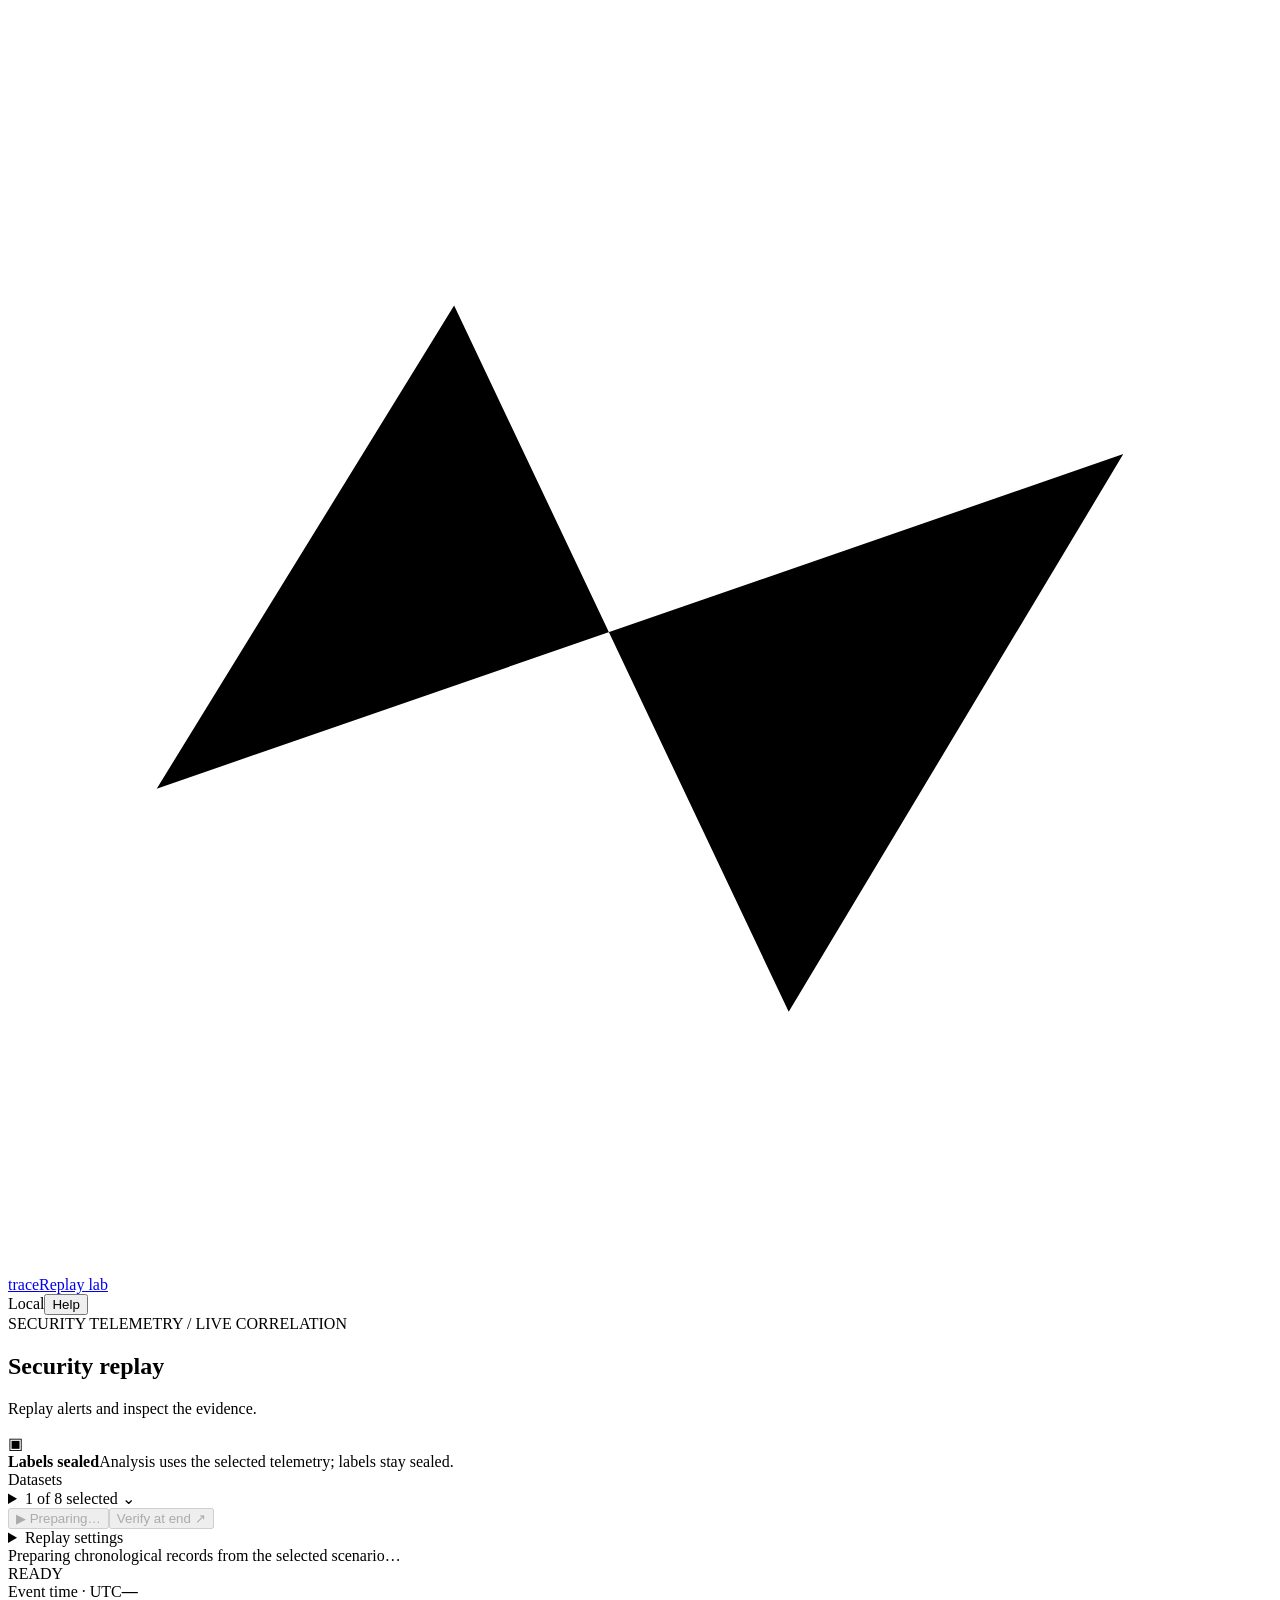
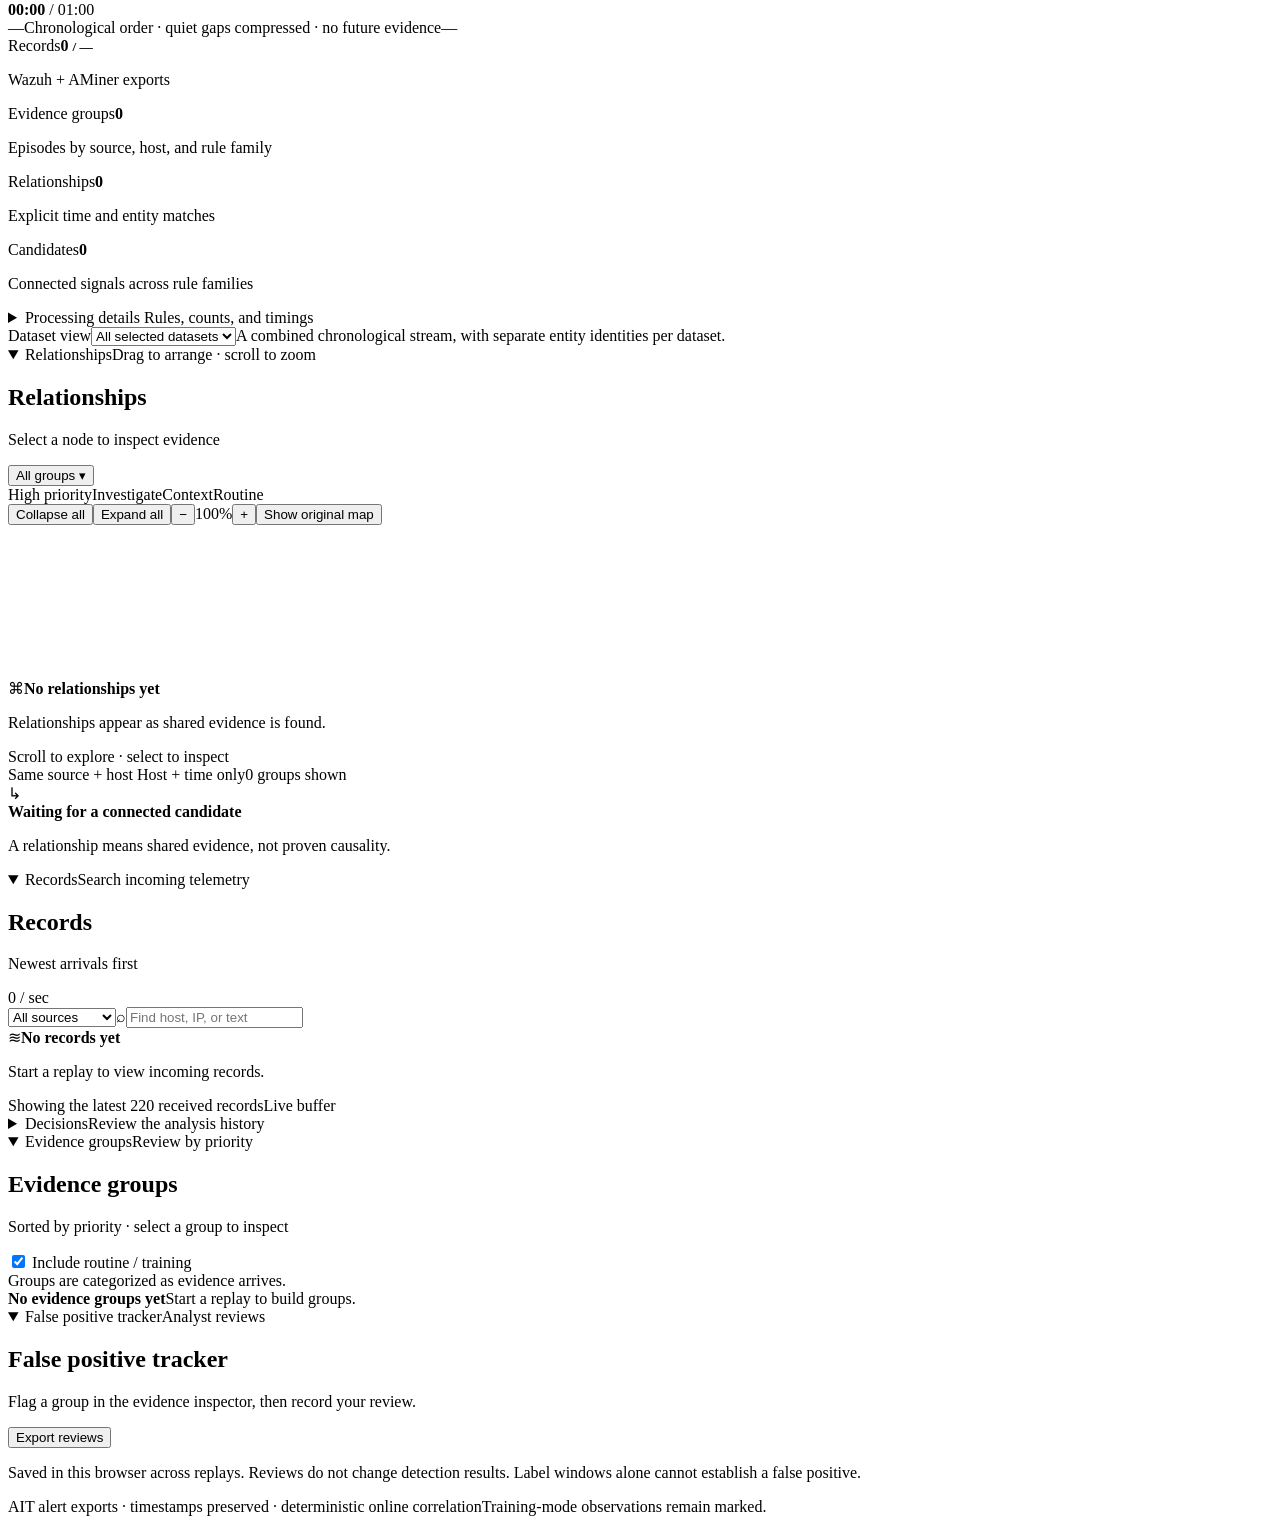
==== replay-lab/static/index.html @ afac5e1e "init" ====
<!doctype html>
<html lang="en">
<head>
  <meta charset="utf-8"><meta name="color-scheme" content="light dark"><meta name="viewport" content="width=device-width,initial-scale=1">
  <title>Trace / Live security replay</title>
  <link rel="icon" href="data:image/svg+xml,%3Csvg xmlns='http://www.w3.org/2000/svg' viewBox='0 0 64 64'%3E%3Crect width='64' height='64' rx='16' fill='%230f1d29'/%3E%3Cpath d='M16 38 27 21 37 43 49 26' stroke='%235ae0c1' stroke-width='5' fill='none'/%3E%3C/svg%3E">
  <link rel="stylesheet" href="/styles.css"><script src="/vendor/d3.v7.9.0.min.js" defer></script><script src="/force-graph.js" defer></script><script src="/horizontal-map.js" defer></script><script src="/app.js" defer></script>
</head>
<body>
  <header class="topbar">
    <a class="brand" href="/" aria-label="Trace home"><svg viewBox="0 0 34 34" aria-hidden="true"><path d="M4 21 12 8 21 27 30 12"/></svg><span>trace<span class="brand-sub">Replay lab</span></span></a>
    <div class="top-links"><span class="local"><i></i> Local</span><button class="text-button" id="method-btn">Help</button></div>
  </header>
  <main>
    <section class="intro">
      <div><div class="eyebrow">SECURITY TELEMETRY / LIVE CORRELATION</div><h1>Security replay</h1><p>Replay alerts and inspect the evidence.</p></div>
      <div class="isolation" id="isolation"><span class="lock-icon">▣</span><div><strong id="isolation-title">Labels sealed</strong><span id="isolation-copy">Analysis uses the selected telemetry; labels stay sealed.</span></div></div>
    </section>
    <section class="controls" aria-label="Replay controls">
      <div class="control-field dataset-field"><label id="datasets-label">Datasets</label><details id="datasets"><summary id="dataset-summary" aria-labelledby="datasets-label dataset-summary">1 of 8 selected <span>⌄</span></summary><div class="dataset-popover"><div class="dataset-menu-head"><strong>Include datasets</strong><div><button id="select-all" type="button">Select all</button><button id="select-none" type="button">Clear</button></div></div><fieldset id="dataset-options"><legend class="sr-only">Datasets to replay</legend><label><input type="checkbox" value="russellmitchell" checked> <span>Russellmitchell<small>45,544 records</small></span></label><label><input type="checkbox" value="fox"> <span>Fox<small>473,104 records</small></span></label><label><input type="checkbox" value="harrison"> <span>Harrison<small>593,948 records</small></span></label><label><input type="checkbox" value="santos"> <span>Santos<small>130,779 records</small></span></label><label><input type="checkbox" value="shaw"> <span>Shaw<small>70,782 records</small></span></label><label><input type="checkbox" value="wardbeck"> <span>Wardbeck<small>91,257 records</small></span></label><label><input type="checkbox" value="wheeler"> <span>Wheeler<small>616,161 records</small></span></label><label><input type="checkbox" value="wilson"> <span>Wilson<small>634,246 records</small></span></label></fieldset><p>Combined replay · entities stay scoped to each dataset.</p></div></details></div>
      <div class="control-actions"><button id="play" class="primary" disabled><span id="play-icon">▶</span> <span id="play-label">Preparing…</span></button><button id="verify" class="secondary verify" disabled>Verify at end <span>↗</span></button></div>
      <details id="replay-settings" class="settings-menu"><summary>Replay settings</summary><div class="settings-popover">
        <div class="control-field"><label for="duration">Duration</label><select id="duration"><option value="60">60 seconds</option><option value="120">2 minutes</option><option value="15">15 seconds</option></select></div>
        <div class="control-field"><label for="pacing">Pacing</label><select id="pacing"><option value="events">Event paced</option><option value="time">Time scaled</option></select></div>
        <div class="settings-actions"><button id="step" class="secondary" disabled title="Pause, then advance one record">Step +1</button><button id="reset" class="secondary" title="Reset replay">Reset replay</button></div>
      </div></details>
    </section>
    <div class="preparation" id="preparation" role="status">Preparing chronological records from the selected scenario…</div>
    <section class="run-strip" id="run-strip" aria-label="Replay progress">
      <div class="run-heading"><span class="status" id="status"><i></i> READY</span><div class="event-clock"><span>Event time · UTC</span><strong id="event-time">—</strong></div><div class="wall-clock"><strong id="wall-time">00:00</strong><span id="wall-duration"> / 01:00</span></div></div>
      <div class="progress-track"><div id="progress"></div></div>
      <div class="range"><span id="range-start">—</span><span id="pacing-copy">Chronological order · quiet gaps compressed · no future evidence</span><span id="range-end">—</span></div>
    </section>
    <section class="metrics" aria-label="Analysis totals">
      <div><span>Records</span><strong id="processed">0 <small id="total">/ —</small></strong><p id="source-counts">Wazuh + AMiner exports</p></div>
      <div><span>Evidence groups</span><strong id="group-count">0</strong><p>Episodes by source, host, and rule family</p></div>
      <div><span>Relationships</span><strong id="edge-count">0</strong><p>Explicit time and entity matches</p></div>
      <div><span>Candidates</span><strong id="candidate-count">0</strong><p id="candidate-note">Connected signals across rule families</p></div>
    </section>
    <details id="processing-details" class="disclosure" data-remember><summary>Processing details <span>Rules, counts, and timings</span></summary><div class="disclosure-body">
    <section class="pipeline" aria-label="Online analysis pipeline">
      <div class="pipeline-label">Processing<span>Deterministic rules</span></div>
      <div class="stage" data-stage="normalize"><span class="stage-number">01</span><div><strong>Read record</strong><span class="stage-count">0 decoded</span></div><span class="stage-time">0 ms</span></div><span class="pipeline-arrow">→</span>
      <div class="stage" data-stage="classify"><span class="stage-number">02</span><div><strong>Classify</strong><span class="stage-count">0 evaluated</span></div><span class="stage-time">0 ms</span></div><span class="pipeline-arrow">→</span>
      <div class="stage" data-stage="group"><span class="stage-number">03</span><div><strong>Group</strong><span class="stage-count">0 assigned</span></div><span class="stage-time">0 ms</span></div><span class="pipeline-arrow">→</span>
      <div class="stage" data-stage="connect"><span class="stage-number">04</span><div><strong>Connect</strong><span class="stage-count">0 checked</span></div><span class="stage-time">0 ms</span></div>
    </section>
    </div></details>
    <div class="view-toolbar"><label for="dataset-view">Dataset view</label><select id="dataset-view"><option value="all">All selected datasets</option></select><span id="dataset-progress">A combined chronological stream, with separate entity identities per dataset.</span></div>
    <section class="workspace">
      <details id="graph-panel" class="panel graph-panel panel-disclosure" open><summary>Relationships<span>Drag to arrange · scroll to zoom</span></summary><div class="panel-body">
        <div class="panel-heading"><div><h2>Relationships</h2><p>Select a node to inspect evidence</p></div><button id="graph-mode" class="chip-button" title="Include or hide routine and training groups">All groups ▾</button></div>
        <div class="map-toolbar"><div class="priority-key"><span class="high">High priority</span><span class="investigate">Investigate</span><span class="context">Context</span><span class="routine">Routine</span></div><div class="map-actions"><span id="horizontal-controls"><button id="map-collapse" class="chip-button">Collapse all</button><button id="map-expand" class="chip-button">Expand all</button><button id="map-zoom-out" class="chip-button" aria-label="Zoom out">−</button><span id="map-zoom-value">100%</span><button id="map-zoom-in" class="chip-button" aria-label="Zoom in">+</button></span><button id="graph-layout" class="chip-button" aria-pressed="false" aria-controls="graph horizontal-map" title="Switch between horizontal and original force maps">Show original map</button><button id="graph-motion" hidden class="chip-button" aria-pressed="false" title="Freeze the graph layout while replay continues">Freeze</button><button id="graph-fit" hidden class="chip-button" title="Fit every displayed circle in the map">Fit</button></div></div>
        <div id="graph-container"><div id="horizontal-map" tabindex="0" role="region" aria-label="Horizontal evidence map. Drag the background to pan. Scroll to zoom. Drag cards to arrange. Expand or collapse relationships."><div id="horizontal-world"></div></div><svg id="graph" hidden role="group" aria-label="Live evidence relationship graph. Drag circles, pan the background, or scroll to zoom."></svg><div id="graph-empty" class="empty"><span class="empty-symbol">⌘</span><strong>No relationships yet</strong><p>Relationships appear as shared evidence is found.</p></div><div id="graph-tooltip" class="graph-tooltip" hidden></div><span id="map-hint" class="map-hint">Scroll to explore · select to inspect</span></div>
        <div class="graph-legend"><span><i class="legend-line"></i> Same source + host</span><span><i class="legend-line dashed"></i> Host + time only</span><span id="graph-visible">0 groups shown</span></div>
        <div class="finding" id="finding"><span class="finding-icon">↳</span><div><strong>Waiting for a connected candidate</strong><p>A relationship means shared evidence, not proven causality.</p></div></div>
      </div></details>
      <div id="workspace-divider" class="workspace-divider" role="separator" tabindex="0" aria-label="Resize tree and live records" aria-orientation="vertical" aria-controls="graph-panel feed-panel" aria-valuemin="20" aria-valuemax="80" aria-valuenow="50" title="Drag to resize · arrow keys to adjust · double-click to reset"></div>
      <details id="feed-panel" class="panel feed-panel panel-disclosure" open><summary>Records<span>Search incoming telemetry</span></summary><div class="panel-body">
        <div class="panel-heading"><div><h2><span class="live-dot"></span>Records</h2><p>Newest arrivals first</p></div><span class="counter" id="feed-rate">0 / sec</span></div>
        <div class="feed-tools"><select id="source-filter" aria-label="Filter log source"><option value="all">All sources</option><option value="Wazuh">Wazuh</option><option value="AMiner">AMiner</option><option value="Telemetry">Raw telemetry</option></select><label class="search"><span>⌕</span><input id="search" placeholder="Find host, IP, or text" aria-label="Search arriving logs"></label></div>
        <div class="feed" id="feed"><div class="empty"><span class="empty-symbol">≋</span><strong>No records yet</strong><p>Start a replay to view incoming records.</p></div></div>
        <div class="panel-footer"><span id="feed-caption">Showing the latest 220 received records</span><span class="mono">Live buffer</span></div>
      </div></details>

      <details id="ledger-panel" class="panel ledger-panel panel-disclosure" data-remember><summary>Decisions<span>Review the analysis history</span></summary><div class="panel-body">
        <div class="panel-heading"><div><h2>Decisions</h2><p>What happened, and when</p></div><button id="ledger-mode" class="chip-button" title="Switch between all decisions and retained signal decisions">All decisions ▾</button></div>
        <div class="ledger" id="ledger"><div class="empty"><span class="empty-symbol">↳</span><strong>No decisions yet</strong><p>Classification and grouping decisions appear during replay.</p></div></div>
        <div class="panel-footer"><span>Event timestamp + replay elapsed</span></div>
      </div></details>
    </section>
    <details id="groups-panel" class="panel groups-panel panel-disclosure" data-remember open><summary>Evidence groups<span>Review by priority</span></summary><div class="panel-body">
      <div class="panel-heading"><div><h2>Evidence groups</h2><p>Sorted by priority · select a group to inspect</p></div><label class="show-routine"><input type="checkbox" id="show-routine" checked> Include routine / training</label></div>
      <div id="priority-summary" class="priority-summary" aria-label="Evidence group priority totals"><span>Groups are categorized as evidence arrives.</span></div>
      <div id="groups" class="groups"><div class="empty horizontal"><strong>No evidence groups yet</strong><span>Start a replay to build groups.</span></div></div>
    </div></details>
    <details id="false-positive-panel" class="panel panel-disclosure" data-remember open><summary>False positive tracker<span>Analyst reviews</span></summary><div class="panel-body">
      <div class="panel-heading"><div><h2>False positive tracker</h2><p>Flag a group in the evidence inspector, then record your review.</p></div><button id="fp-export" class="secondary">Export reviews</button></div>
      <p class="fp-note">Saved in this browser across replays. Reviews do not change detection results. Label windows alone cannot establish a false positive.</p>
      <div id="fp-summary" class="priority-summary" role="status"></div><div id="fp-cases"></div>
    </div></details>
    <section id="verification" class="panel verification-panel" hidden>
      <div class="panel-heading"><div><div class="eyebrow">POST-REPLAY CHECK</div><h2>Verification</h2></div><span class="badge">ANALYSIS UNCHANGED</span></div>
      <div id="verification-overview" class="verification-overview" aria-live="polite"></div>
      <div id="verification-detected" class="verification-detected"></div>
      <p id="verification-note"></p><details id="verification-windows" class="disclosure" data-remember><summary>Label window details<span>Evidence and limitations for each window</span></summary><div class="table-wrap"><table><thead><tr><th>Dataset / label window</th><th>UTC interval</th><th>Records</th><th>What was detected</th><th>Evidence status</th><th>Possible errors / limitations</th></tr></thead><tbody id="verification-rows"></tbody></table></div></details>
    </section>
    <footer class="page-footer"><span>AIT alert exports · timestamps preserved · deterministic online correlation</span><span id="training-note">Training-mode observations remain marked.</span></footer>
  </main>
  <dialog id="detail-dialog"><div class="dialog-heading"><span class="eyebrow">EVIDENCE INSPECTOR</span><button class="icon-button close-dialog" aria-label="Close evidence inspector">×</button></div><div id="detail-content"></div></dialog>
  <dialog id="method-dialog"><div class="dialog-heading"><span class="eyebrow">HOW THIS ENVIRONMENT WORKS</span><button class="icon-button close-dialog" aria-label="Close explanation">×</button></div><h2>How replay works</h2><p>Preparation reads the selected Wazuh, AMiner, and optional native telemetry files, extracts structural fields, and sorts records by their actual timestamps. It does not classify them. Ingestion IDs and sensor IPs are never substituted for event timestamps or actor identities.</p><ol><li><strong>Replay.</strong> Event-paced mode spreads the ordered records across the selected duration, compressing quiet gaps. Time-scaled mode advances the original clock evenly. Pause freezes ingestion; Step advances one record.</li><li><strong>Classify.</strong> Versioned rules inspect the current record and bounded windows of earlier observations. Distinct flow fan-out, authentication failures, and DNS sequences can supply a signal. Encoded command parameters are decoded as data and never executed. A request is not proof of execution.</li><li><strong>Group.</strong> Records with the same rule family, observed source, and host form an episode. Thirty minutes of inactivity starts a new episode. Detector repeats remain counted, with distinct evidence counted separately.</li><li><strong>Connect.</strong> Signals connect within 15 minutes on the same observed source and host. Privilege or service records can connect by host and time alone; those weaker edges remain dashed. No IP equivalence or attack success is invented.</li><li><strong>Investigate.</strong> Review a group with up to three host-and-time queries. Each query records evidence, an empty result, or a failure, followed by a thesis, benign challenge, and qualified verdict. Queries can retrieve only records already received in the selected dataset.</li><li><strong>Verify.</strong> The inference pipeline never opens labels.csv. A separate endpoint can read it only after completion, to compare frozen results with temporal attack windows.</li></ol><p>The original alerts and selected native logs have uneven visibility. A quiet window does not mean a safe system. Training-mode anomalies stay marked, and labels cannot establish record-level precision or recall.</p><p class="method-credit">Research direction: bounded evidence, inspectable grouping, and uncertainty-aware incident review. Classification uses transparent rules. Optional AI node analysis explains the selected evidence and suggests next steps; configure OPENAI_API_KEY on the server to enable it. Clicking Analyze node with AI sends a redacted evidence snapshot to OpenAI.</p></dialog>
  <div id="toast" class="toast" role="alert" hidden></div>
</body>
</html>
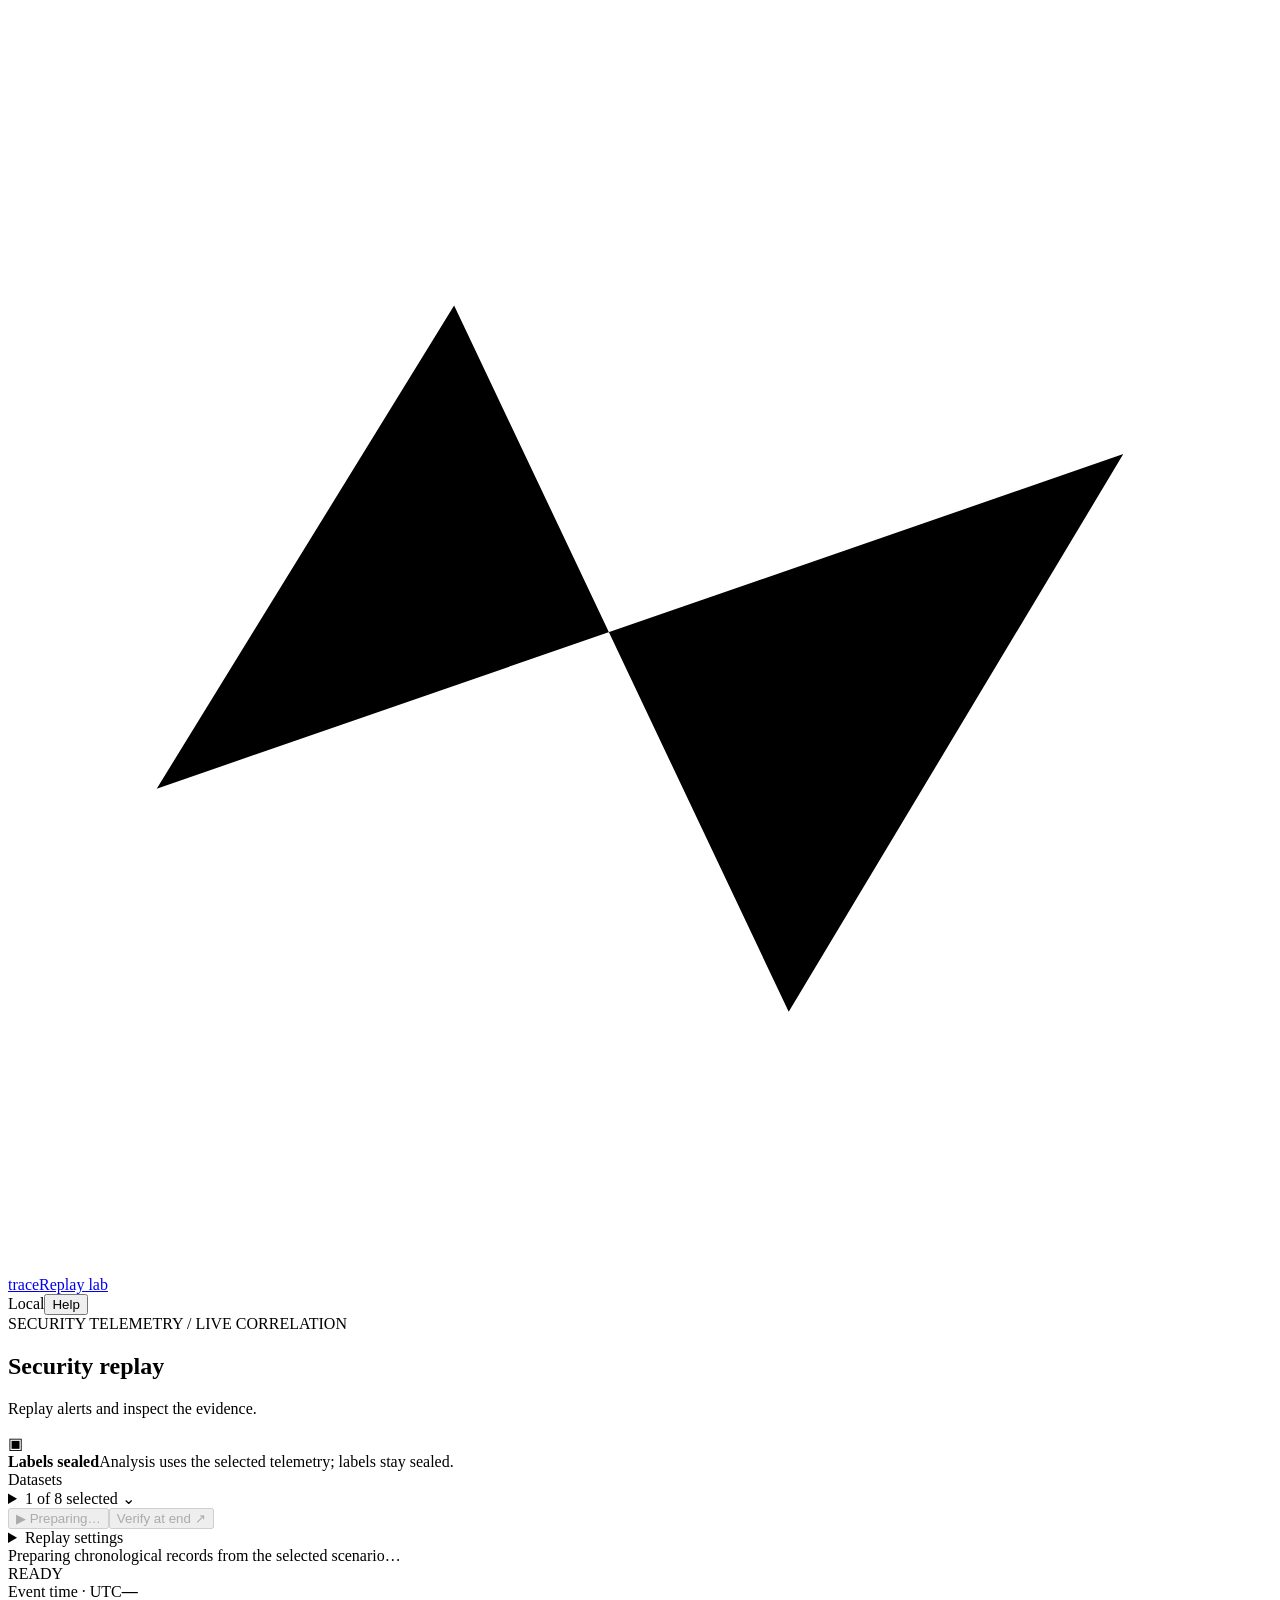
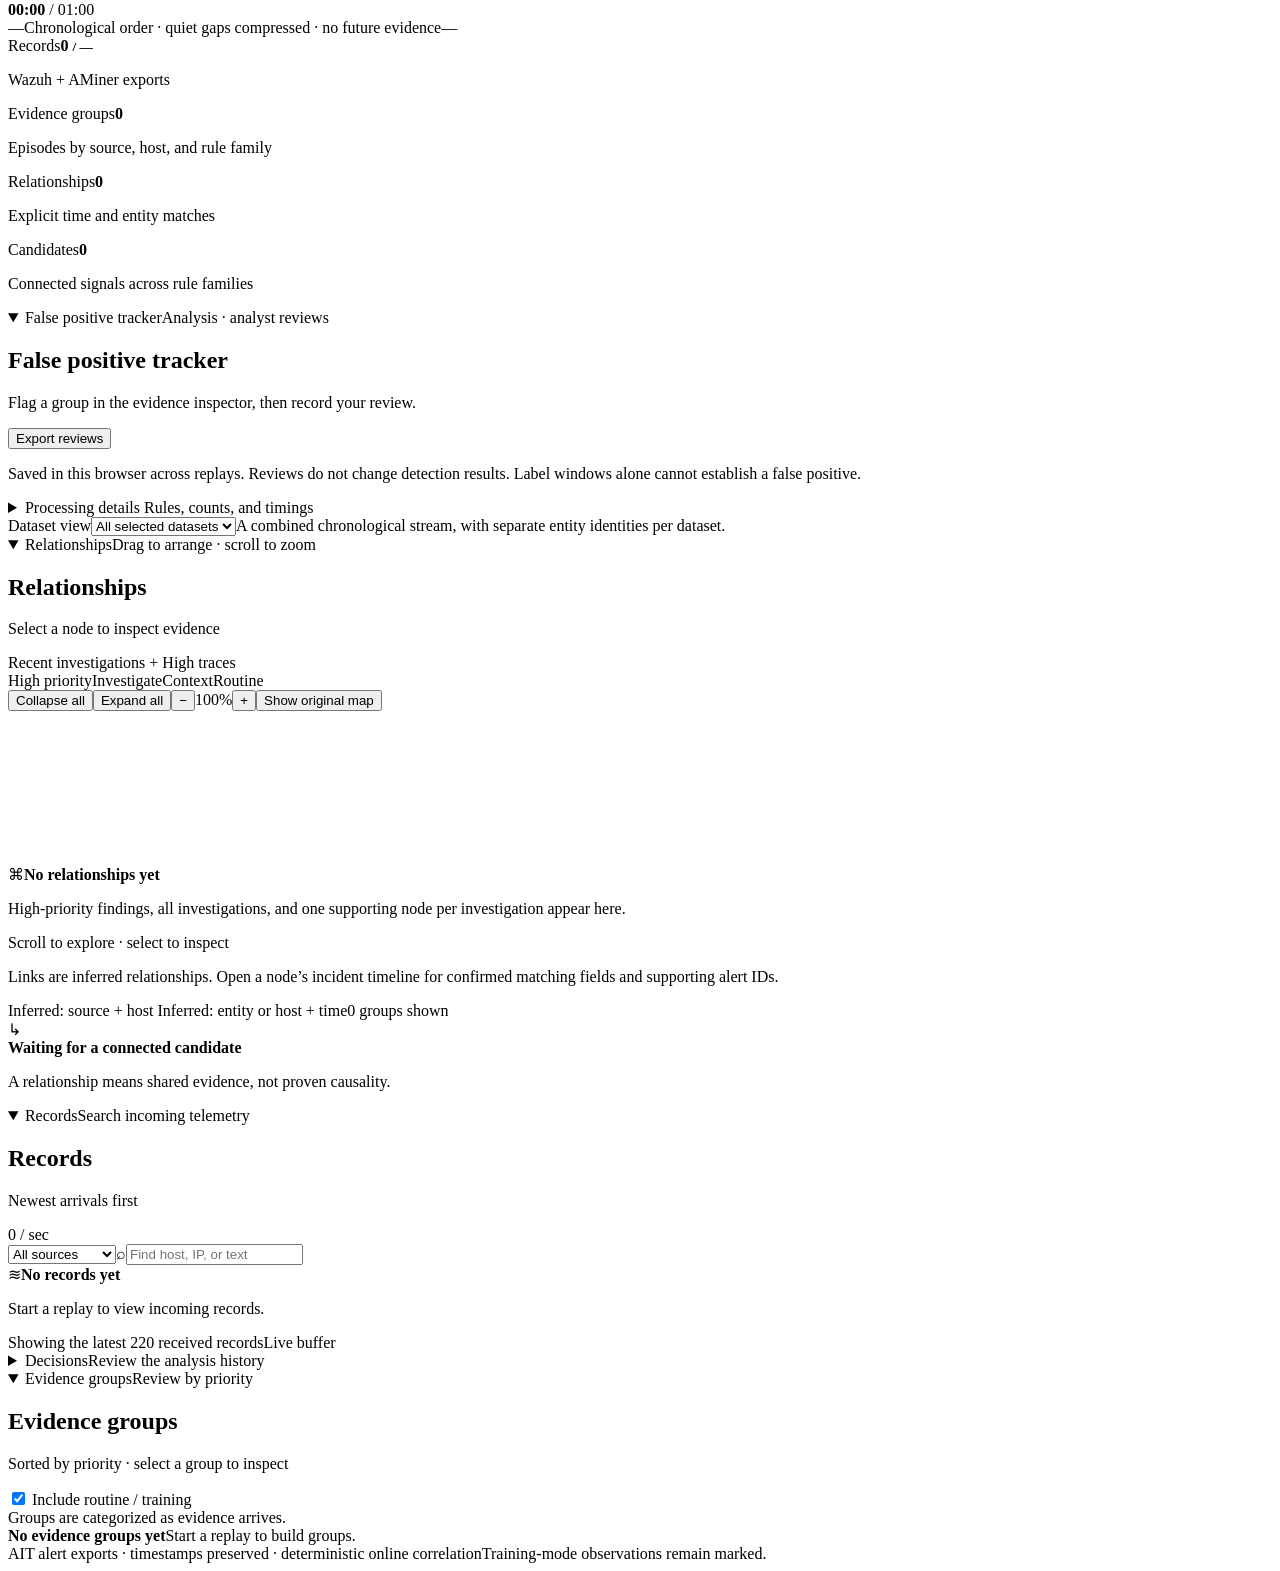
==== commit 119d6a60: "build1" ====
--- a/replay-lab/static/index.html
+++ b/replay-lab/static/index.html
@@ -22,6 +22,8 @@
       <details id="replay-settings" class="settings-menu"><summary>Replay settings</summary><div class="settings-popover">
         <div class="control-field"><label for="duration">Duration</label><select id="duration"><option value="60">60 seconds</option><option value="120">2 minutes</option><option value="15">15 seconds</option></select></div>
         <div class="control-field"><label for="pacing">Pacing</label><select id="pacing"><option value="events">Event paced</option><option value="time">Time scaled</option></select></div>
+        <label class="show-routine"><input type="checkbox" id="ignore-telemetry"> Ignore raw telemetry</label>
+        <p class="telemetry-help">Replay Wazuh and AMiner alerts only.</p>
         <div class="settings-actions"><button id="step" class="secondary" disabled title="Pause, then advance one record">Step +1</button><button id="reset" class="secondary" title="Reset replay">Reset replay</button></div>
       </div></details>
     </section>
@@ -37,6 +39,11 @@
       <div><span>Relationships</span><strong id="edge-count">0</strong><p>Explicit time and entity matches</p></div>
       <div><span>Candidates</span><strong id="candidate-count">0</strong><p id="candidate-note">Connected signals across rule families</p></div>
     </section>
+    <details id="false-positive-panel" class="panel panel-disclosure" data-remember open><summary>False positive tracker<span>Analysis · analyst reviews</span></summary><div class="panel-body">
+      <div class="panel-heading"><div><h2>False positive tracker</h2><p>Flag a group in the evidence inspector, then record your review.</p></div><button id="fp-export" class="secondary">Export reviews</button></div>
+      <p class="fp-note">Saved in this browser across replays. Reviews do not change detection results. Label windows alone cannot establish a false positive.</p>
+      <div id="fp-summary" class="priority-summary" role="status"></div><div id="fp-cases"></div>
+    </div></details>
     <details id="processing-details" class="disclosure" data-remember><summary>Processing details <span>Rules, counts, and timings</span></summary><div class="disclosure-body">
     <section class="pipeline" aria-label="Online analysis pipeline">
       <div class="pipeline-label">Processing<span>Deterministic rules</span></div>
@@ -49,10 +56,10 @@
     <div class="view-toolbar"><label for="dataset-view">Dataset view</label><select id="dataset-view"><option value="all">All selected datasets</option></select><span id="dataset-progress">A combined chronological stream, with separate entity identities per dataset.</span></div>
     <section class="workspace">
       <details id="graph-panel" class="panel graph-panel panel-disclosure" open><summary>Relationships<span>Drag to arrange · scroll to zoom</span></summary><div class="panel-body">
-        <div class="panel-heading"><div><h2>Relationships</h2><p>Select a node to inspect evidence</p></div><button id="graph-mode" class="chip-button" title="Include or hide routine and training groups">All groups ▾</button></div>
+        <div class="panel-heading"><div><h2>Relationships</h2><p>Select a node to inspect evidence</p></div><span class="chip-button" title="Investigate activity within 15 replay minutes, plus High findings and their full incoming evidence chains">Recent investigations + High traces</span></div>
         <div class="map-toolbar"><div class="priority-key"><span class="high">High priority</span><span class="investigate">Investigate</span><span class="context">Context</span><span class="routine">Routine</span></div><div class="map-actions"><span id="horizontal-controls"><button id="map-collapse" class="chip-button">Collapse all</button><button id="map-expand" class="chip-button">Expand all</button><button id="map-zoom-out" class="chip-button" aria-label="Zoom out">−</button><span id="map-zoom-value">100%</span><button id="map-zoom-in" class="chip-button" aria-label="Zoom in">+</button></span><button id="graph-layout" class="chip-button" aria-pressed="false" aria-controls="graph horizontal-map" title="Switch between horizontal and original force maps">Show original map</button><button id="graph-motion" hidden class="chip-button" aria-pressed="false" title="Freeze the graph layout while replay continues">Freeze</button><button id="graph-fit" hidden class="chip-button" title="Fit every displayed circle in the map">Fit</button></div></div>
-        <div id="graph-container"><div id="horizontal-map" tabindex="0" role="region" aria-label="Horizontal evidence map. Drag the background to pan. Scroll to zoom. Drag cards to arrange. Expand or collapse relationships."><div id="horizontal-world"></div></div><svg id="graph" hidden role="group" aria-label="Live evidence relationship graph. Drag circles, pan the background, or scroll to zoom."></svg><div id="graph-empty" class="empty"><span class="empty-symbol">⌘</span><strong>No relationships yet</strong><p>Relationships appear as shared evidence is found.</p></div><div id="graph-tooltip" class="graph-tooltip" hidden></div><span id="map-hint" class="map-hint">Scroll to explore · select to inspect</span></div>
-        <div class="graph-legend"><span><i class="legend-line"></i> Same source + host</span><span><i class="legend-line dashed"></i> Host + time only</span><span id="graph-visible">0 groups shown</span></div>
+        <div id="graph-container"><div id="horizontal-map" tabindex="0" role="region" aria-label="Horizontal evidence map. Scroll through rows. Drag the background to pan. Use the plus and minus buttons to zoom. Drag cards to arrange. Expand or collapse relationships."><div id="horizontal-world"></div></div><svg id="graph" hidden role="group" aria-label="Live evidence relationship graph. Drag circles, pan the background, or scroll to zoom."></svg><div id="graph-empty" class="empty"><span class="empty-symbol">⌘</span><strong>No relationships yet</strong><p>High-priority findings, all investigations, and one supporting node per investigation appear here.</p></div><div id="graph-tooltip" class="graph-tooltip" hidden></div><span id="map-hint" class="map-hint">Scroll to explore · select to inspect</span></div>
+        <p class="detail-subtitle">Links are inferred relationships. Open a node’s incident timeline for confirmed matching fields and supporting alert IDs.</p><div class="graph-legend"><span><i class="legend-line"></i> Inferred: source + host</span><span><i class="legend-line dashed"></i> Inferred: entity or host + time</span><span id="graph-visible">0 groups shown</span></div>
         <div class="finding" id="finding"><span class="finding-icon">↳</span><div><strong>Waiting for a connected candidate</strong><p>A relationship means shared evidence, not proven causality.</p></div></div>
       </div></details>
       <div id="workspace-divider" class="workspace-divider" role="separator" tabindex="0" aria-label="Resize tree and live records" aria-orientation="vertical" aria-controls="graph-panel feed-panel" aria-valuemin="20" aria-valuemax="80" aria-valuenow="50" title="Drag to resize · arrow keys to adjust · double-click to reset"></div>
@@ -74,13 +81,9 @@
       <div id="priority-summary" class="priority-summary" aria-label="Evidence group priority totals"><span>Groups are categorized as evidence arrives.</span></div>
       <div id="groups" class="groups"><div class="empty horizontal"><strong>No evidence groups yet</strong><span>Start a replay to build groups.</span></div></div>
     </div></details>
-    <details id="false-positive-panel" class="panel panel-disclosure" data-remember open><summary>False positive tracker<span>Analyst reviews</span></summary><div class="panel-body">
-      <div class="panel-heading"><div><h2>False positive tracker</h2><p>Flag a group in the evidence inspector, then record your review.</p></div><button id="fp-export" class="secondary">Export reviews</button></div>
-      <p class="fp-note">Saved in this browser across replays. Reviews do not change detection results. Label windows alone cannot establish a false positive.</p>
-      <div id="fp-summary" class="priority-summary" role="status"></div><div id="fp-cases"></div>
-    </div></details>
     <section id="verification" class="panel verification-panel" hidden>
-      <div class="panel-heading"><div><div class="eyebrow">POST-REPLAY CHECK</div><h2>Verification</h2></div><span class="badge">ANALYSIS UNCHANGED</span></div>
+      <div class="panel-heading"><div><div class="eyebrow">POST-REPLAY CHECK</div><h2>Verification</h2><p id="verification-scope"></p></div><span class="badge">ANALYSIS UNCHANGED</span></div>
+      <div id="verification-findings" class="verification-detected"></div>
       <div id="verification-overview" class="verification-overview" aria-live="polite"></div>
       <div id="verification-detected" class="verification-detected"></div>
       <p id="verification-note"></p><details id="verification-windows" class="disclosure" data-remember><summary>Label window details<span>Evidence and limitations for each window</span></summary><div class="table-wrap"><table><thead><tr><th>Dataset / label window</th><th>UTC interval</th><th>Records</th><th>What was detected</th><th>Evidence status</th><th>Possible errors / limitations</th></tr></thead><tbody id="verification-rows"></tbody></table></div></details>
@@ -88,7 +91,7 @@
     <footer class="page-footer"><span>AIT alert exports · timestamps preserved · deterministic online correlation</span><span id="training-note">Training-mode observations remain marked.</span></footer>
   </main>
   <dialog id="detail-dialog"><div class="dialog-heading"><span class="eyebrow">EVIDENCE INSPECTOR</span><button class="icon-button close-dialog" aria-label="Close evidence inspector">×</button></div><div id="detail-content"></div></dialog>
-  <dialog id="method-dialog"><div class="dialog-heading"><span class="eyebrow">HOW THIS ENVIRONMENT WORKS</span><button class="icon-button close-dialog" aria-label="Close explanation">×</button></div><h2>How replay works</h2><p>Preparation reads the selected Wazuh, AMiner, and optional native telemetry files, extracts structural fields, and sorts records by their actual timestamps. It does not classify them. Ingestion IDs and sensor IPs are never substituted for event timestamps or actor identities.</p><ol><li><strong>Replay.</strong> Event-paced mode spreads the ordered records across the selected duration, compressing quiet gaps. Time-scaled mode advances the original clock evenly. Pause freezes ingestion; Step advances one record.</li><li><strong>Classify.</strong> Versioned rules inspect the current record and bounded windows of earlier observations. Distinct flow fan-out, authentication failures, and DNS sequences can supply a signal. Encoded command parameters are decoded as data and never executed. A request is not proof of execution.</li><li><strong>Group.</strong> Records with the same rule family, observed source, and host form an episode. Thirty minutes of inactivity starts a new episode. Detector repeats remain counted, with distinct evidence counted separately.</li><li><strong>Connect.</strong> Signals connect within 15 minutes on the same observed source and host. Privilege or service records can connect by host and time alone; those weaker edges remain dashed. No IP equivalence or attack success is invented.</li><li><strong>Investigate.</strong> Review a group with up to three host-and-time queries. Each query records evidence, an empty result, or a failure, followed by a thesis, benign challenge, and qualified verdict. Queries can retrieve only records already received in the selected dataset.</li><li><strong>Verify.</strong> The inference pipeline never opens labels.csv. A separate endpoint can read it only after completion, to compare frozen results with temporal attack windows.</li></ol><p>The original alerts and selected native logs have uneven visibility. A quiet window does not mean a safe system. Training-mode anomalies stay marked, and labels cannot establish record-level precision or recall.</p><p class="method-credit">Research direction: bounded evidence, inspectable grouping, and uncertainty-aware incident review. Classification uses transparent rules. Optional AI node analysis explains the selected evidence and suggests next steps; configure OPENAI_API_KEY on the server to enable it. Clicking Analyze node with AI sends a redacted evidence snapshot to OpenAI.</p></dialog>
+  <dialog id="method-dialog"><div class="dialog-heading"><span class="eyebrow">HOW THIS ENVIRONMENT WORKS</span><button class="icon-button close-dialog" aria-label="Close explanation">×</button></div><h2>How replay works</h2><p>Preparation reads the selected Wazuh, AMiner, and optional native telemetry files, extracts structural fields, and sorts records by their actual timestamps. It does not classify them. Ingestion IDs and sensor IPs are never substituted for event timestamps or actor identities.</p><ol><li><strong>Replay.</strong> Event-paced mode spreads the ordered records across the selected duration, compressing quiet gaps. Time-scaled mode advances the original clock evenly. Pause freezes ingestion; Step advances one record.</li><li><strong>Classify.</strong> Versioned rules inspect the current record and bounded windows of earlier observations. Distinct flow fan-out, authentication failures, and DNS sequences can supply a signal. Encoded command parameters are decoded as data and never executed. A request is not proof of execution.</li><li><strong>Group.</strong> Records with the same rule family, observed source, and host form an episode. Thirty minutes of inactivity starts a new episode. Detector repeats remain counted, with distinct evidence counted separately.</li><li><strong>Connect.</strong> Signals connect within 15 minutes on the same observed source and host. Privilege or service records can connect by host and time alone; those weaker edges remain dashed. Shared source/destination IP or same-host account fields can also connect episodes. All relationships are inferred; matching fields are confirmed evidence only when supported by the cited alert IDs. No attack success is assumed.</li><li><strong>Investigate.</strong> Review a group with up to three host-and-time queries. Each query records evidence, an empty result, or a failure, followed by a thesis, benign challenge, and qualified verdict. Queries can retrieve only records already received in the selected dataset.</li><li><strong>Verify.</strong> The inference pipeline never opens labels.csv. A separate endpoint can read it only after completion, to compare frozen results with temporal attack windows.</li></ol><p>The original alerts and selected native logs have uneven visibility. A quiet window does not mean a safe system. Training-mode anomalies stay marked, and labels cannot establish record-level precision or recall.</p><p class="method-credit">Research direction: bounded evidence, inspectable grouping, and uncertainty-aware incident review. Classification uses transparent rules. Optional AI node analysis explains the selected evidence and suggests next steps; configure OPENAI_API_KEY on the server to enable it. Clicking Analyze node with AI sends a redacted evidence snapshot to OpenAI.</p></dialog>
   <div id="toast" class="toast" role="alert" hidden></div>
 </body>
 </html>
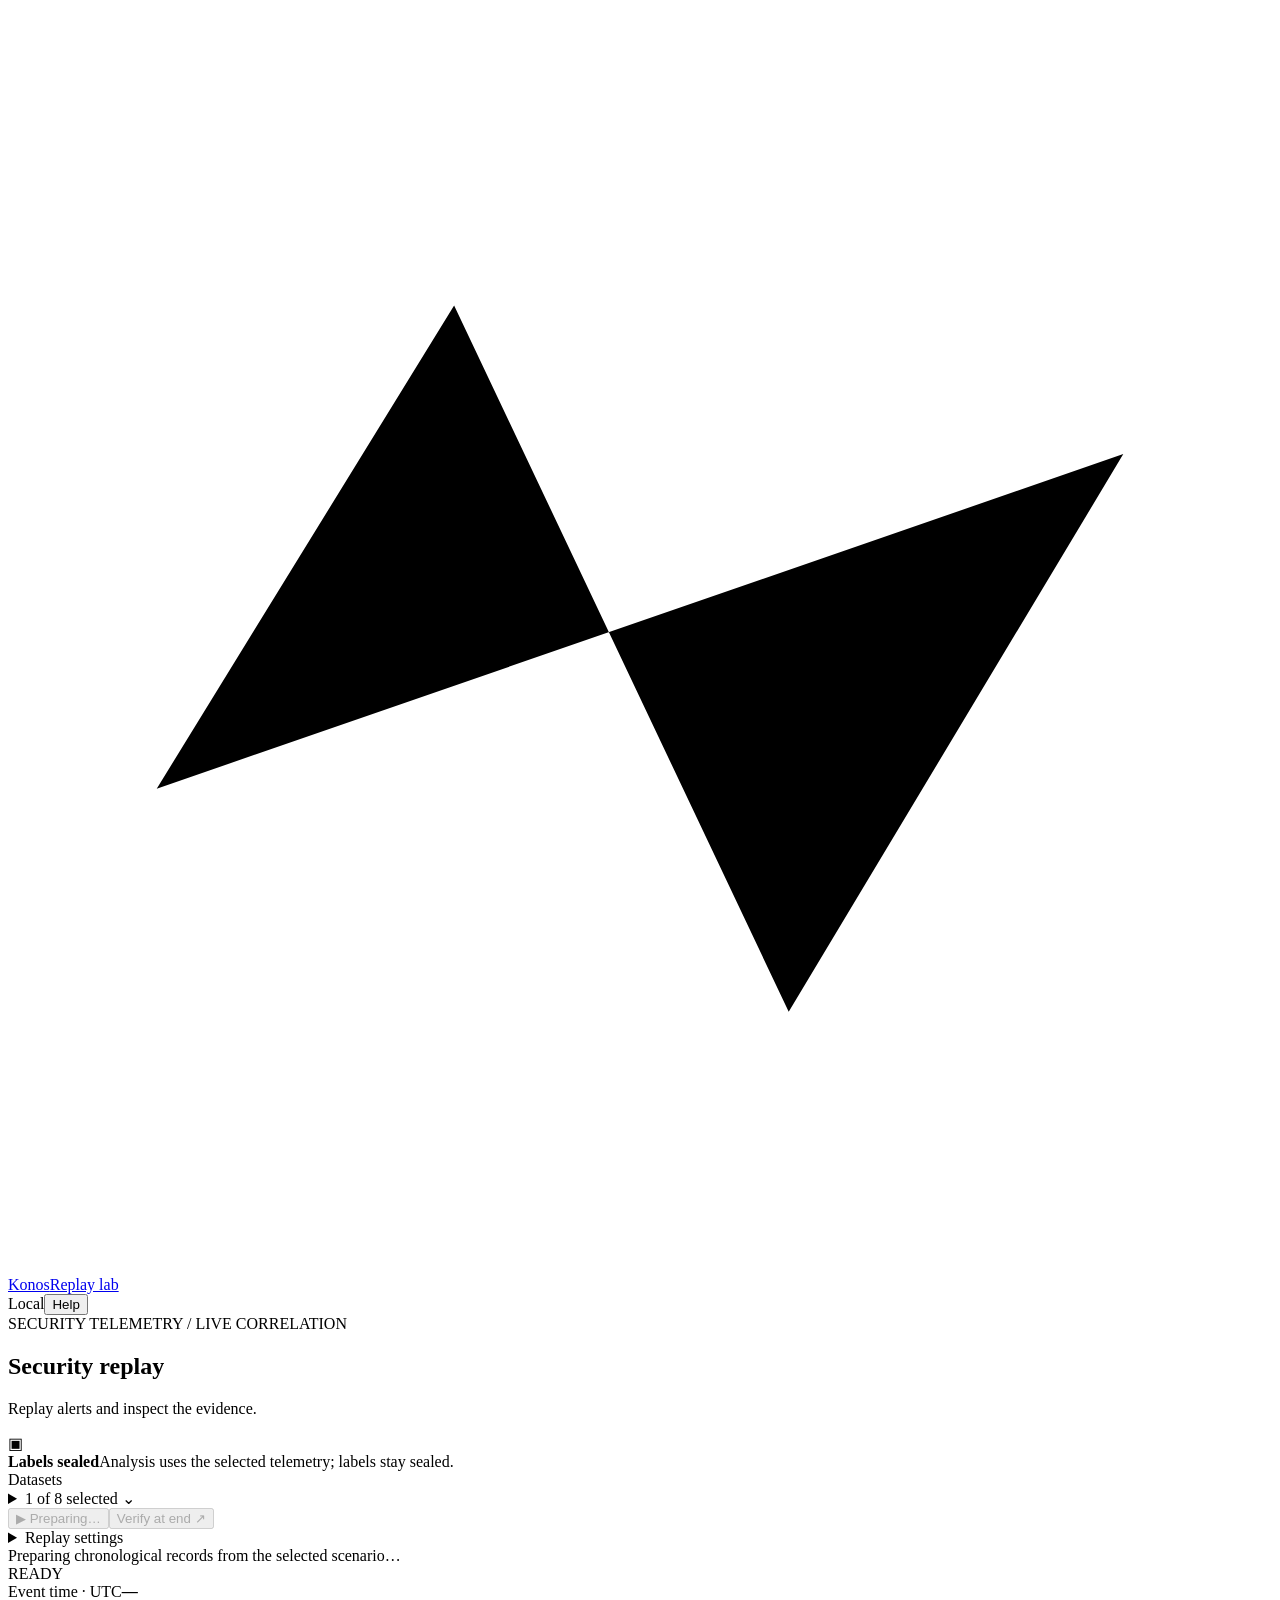
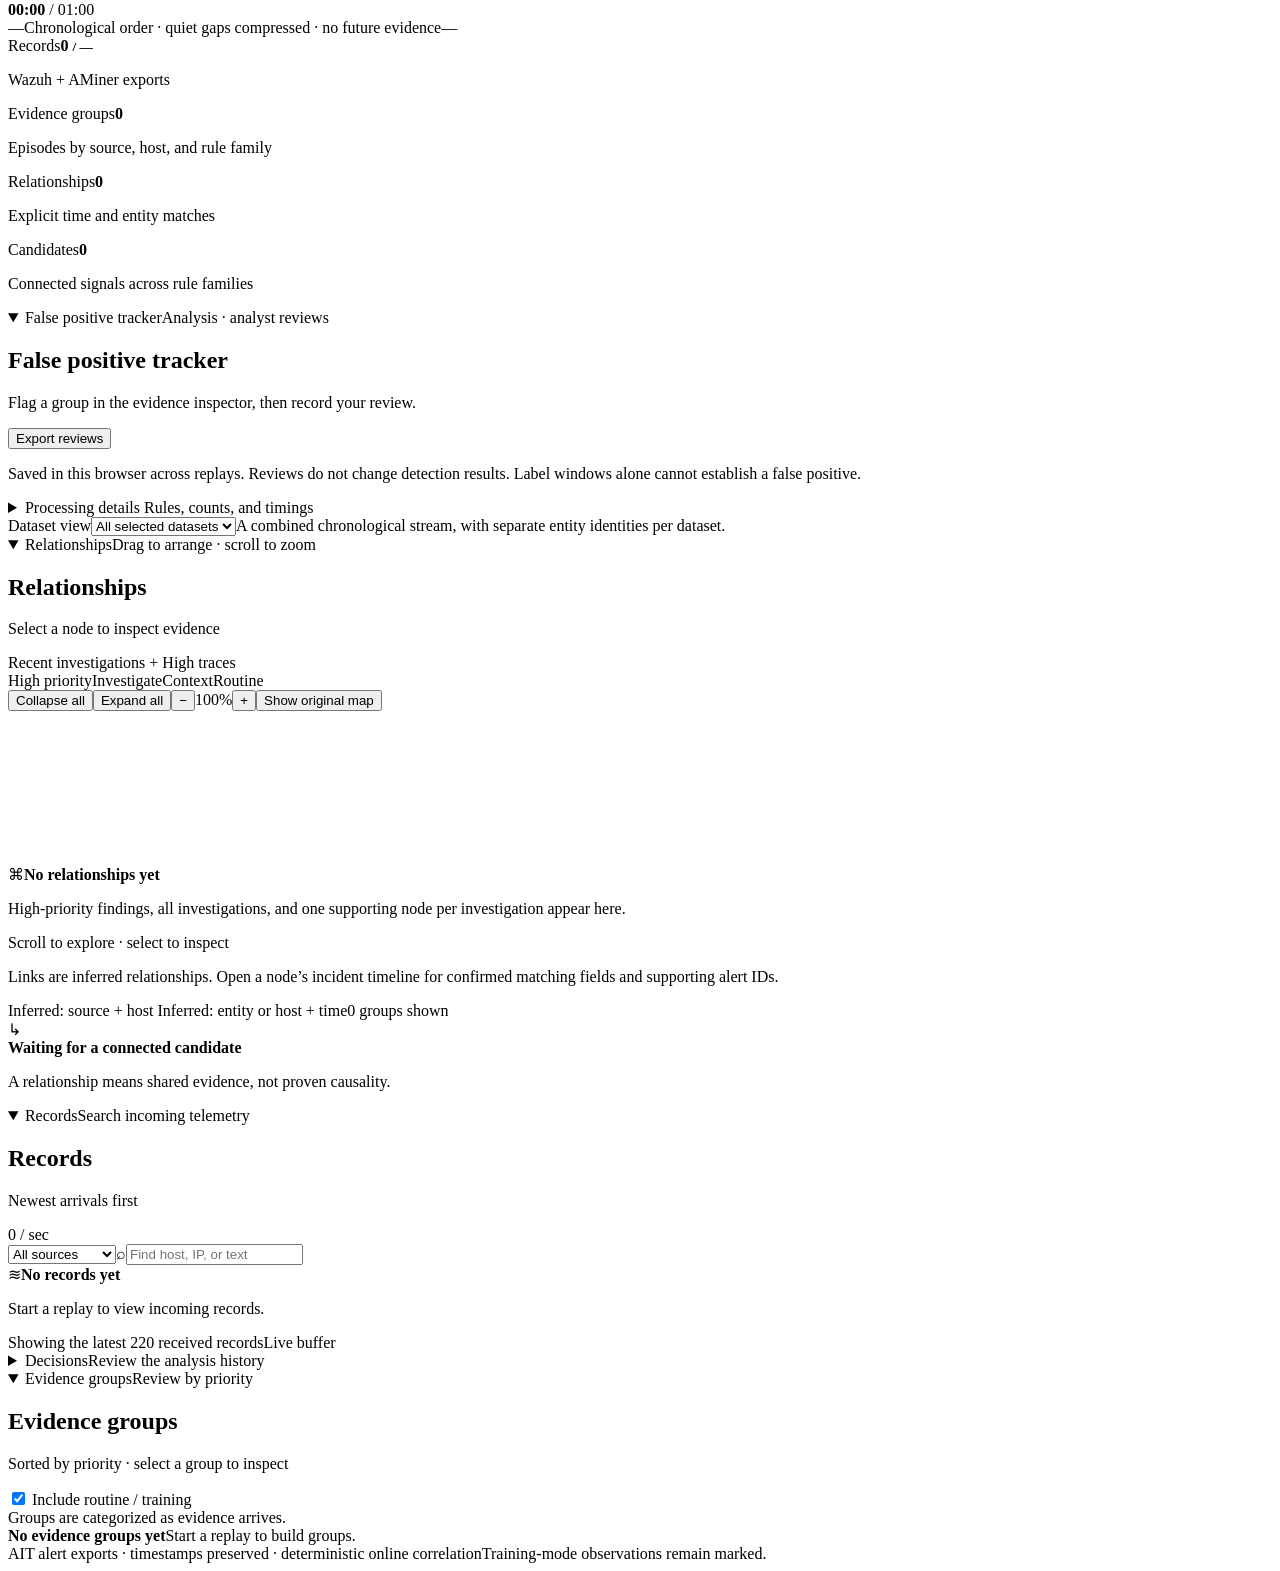
==== commit 6a905d51: "final demo" ====
--- a/replay-lab/static/index.html
+++ b/replay-lab/static/index.html
@@ -2,13 +2,13 @@
 <html lang="en">
 <head>
   <meta charset="utf-8"><meta name="color-scheme" content="light dark"><meta name="viewport" content="width=device-width,initial-scale=1">
-  <title>Trace / Live security replay</title>
+  <title>Konos / Live security replay</title>
   <link rel="icon" href="data:image/svg+xml,%3Csvg xmlns='http://www.w3.org/2000/svg' viewBox='0 0 64 64'%3E%3Crect width='64' height='64' rx='16' fill='%230f1d29'/%3E%3Cpath d='M16 38 27 21 37 43 49 26' stroke='%235ae0c1' stroke-width='5' fill='none'/%3E%3C/svg%3E">
   <link rel="stylesheet" href="/styles.css"><script src="/vendor/d3.v7.9.0.min.js" defer></script><script src="/force-graph.js" defer></script><script src="/horizontal-map.js" defer></script><script src="/app.js" defer></script>
 </head>
 <body>
   <header class="topbar">
-    <a class="brand" href="/" aria-label="Trace home"><svg viewBox="0 0 34 34" aria-hidden="true"><path d="M4 21 12 8 21 27 30 12"/></svg><span>trace<span class="brand-sub">Replay lab</span></span></a>
+    <a class="brand" href="/" aria-label="Konos home"><svg viewBox="0 0 34 34" aria-hidden="true"><path d="M4 21 12 8 21 27 30 12"/></svg><span>Konos<span class="brand-sub">Replay lab</span></span></a>
     <div class="top-links"><span class="local"><i></i> Local</span><button class="text-button" id="method-btn">Help</button></div>
   </header>
   <main>
